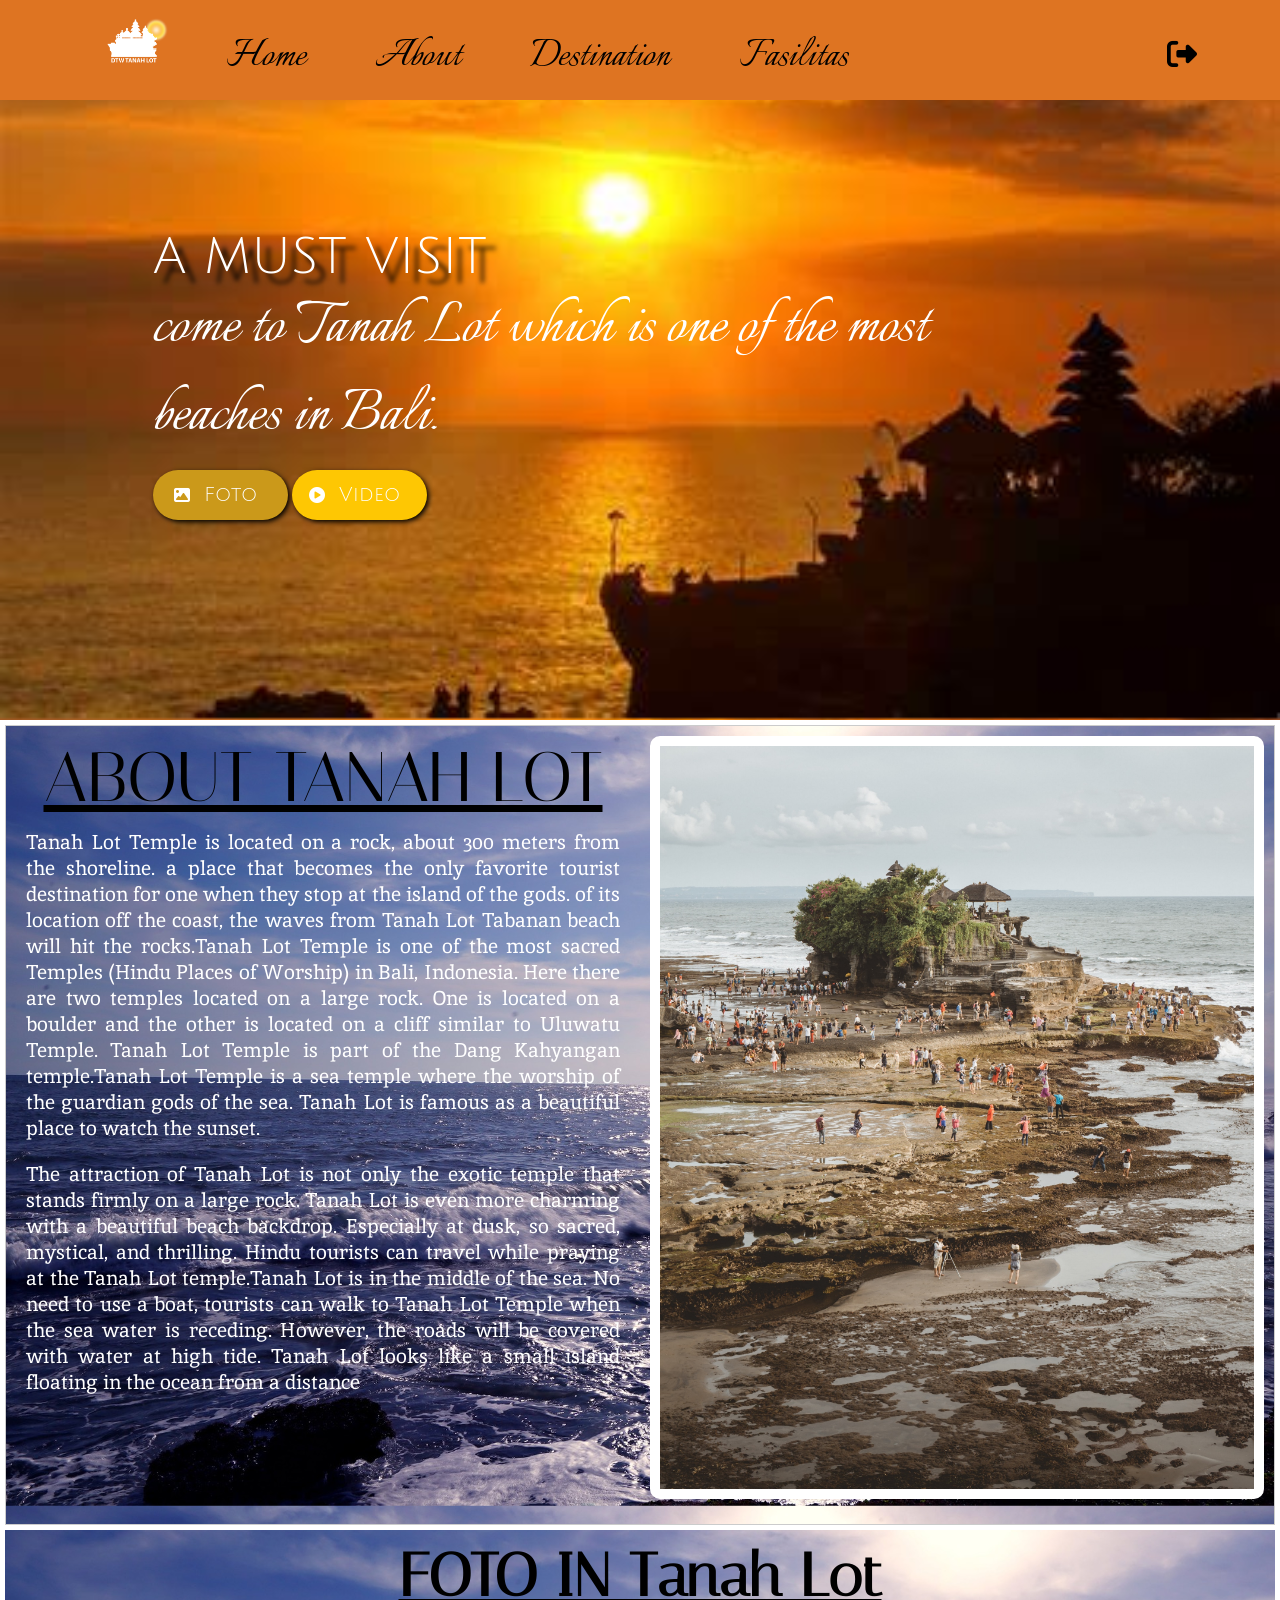
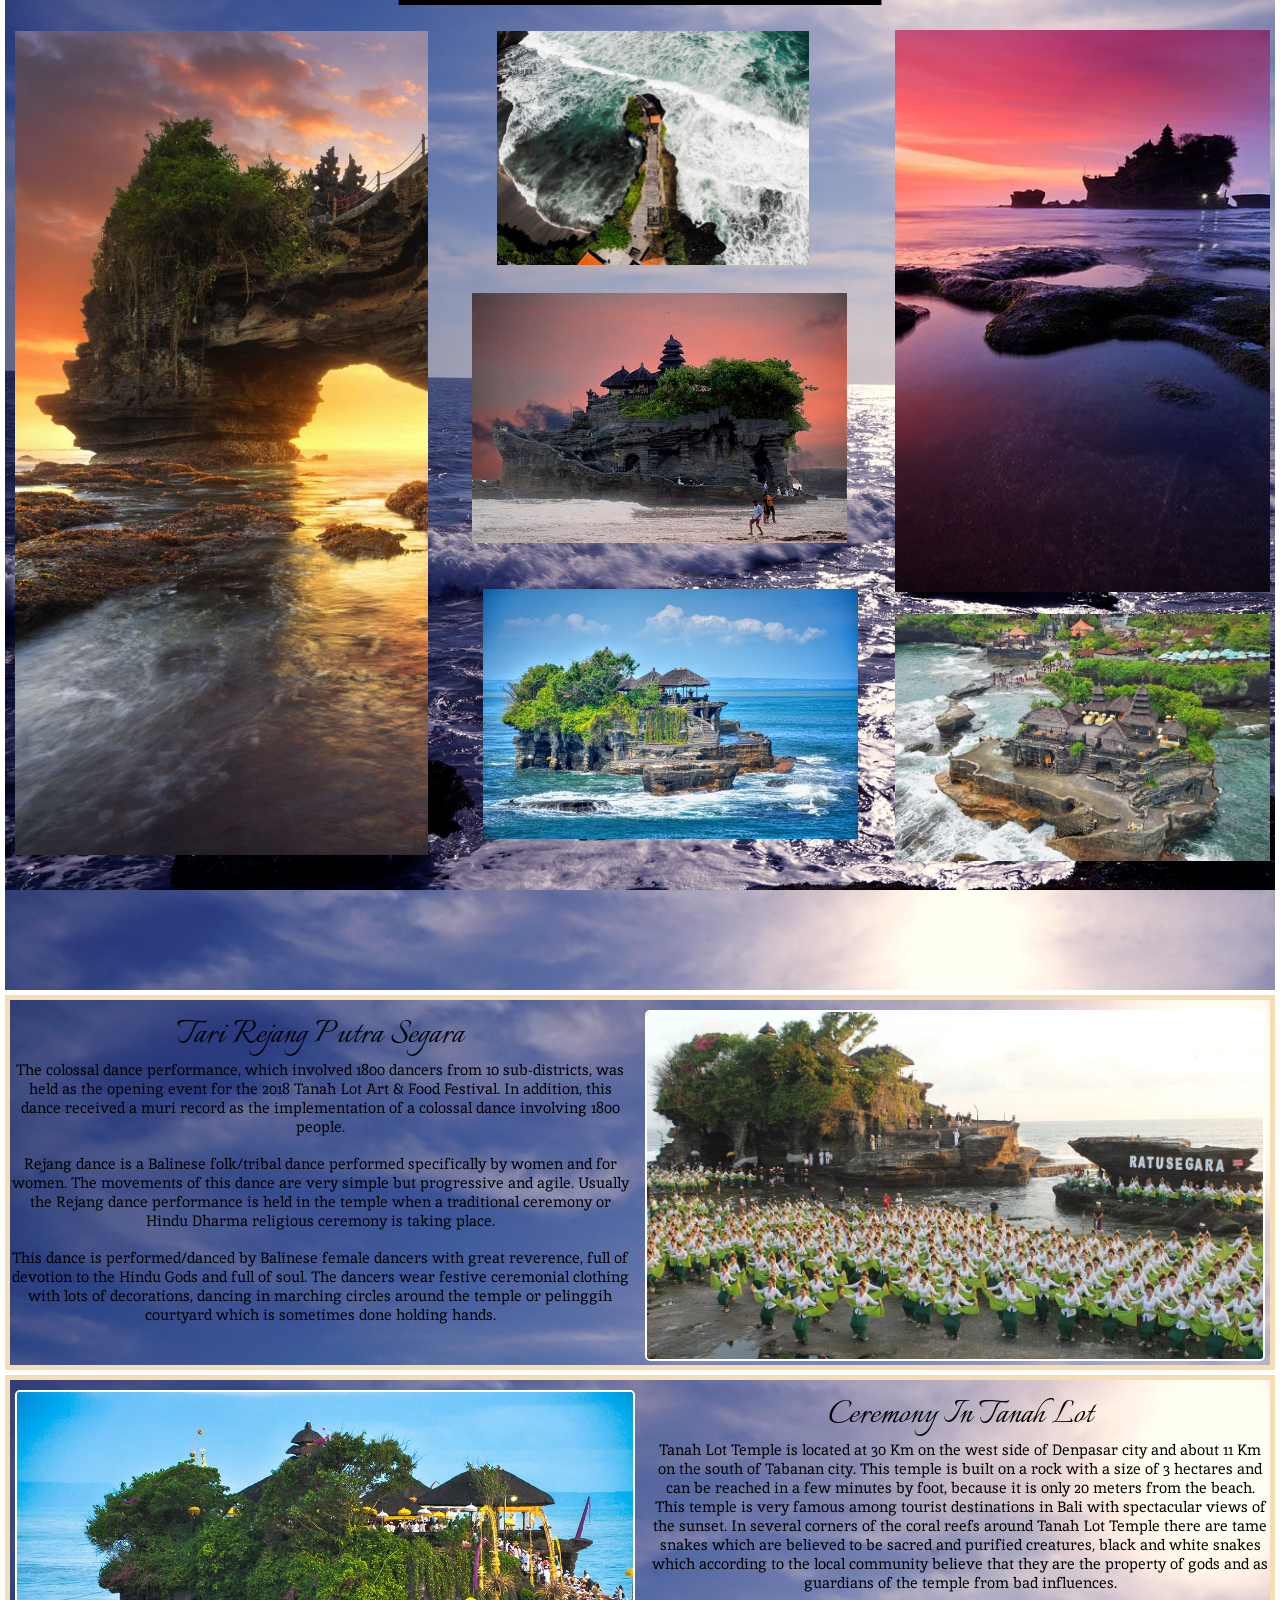
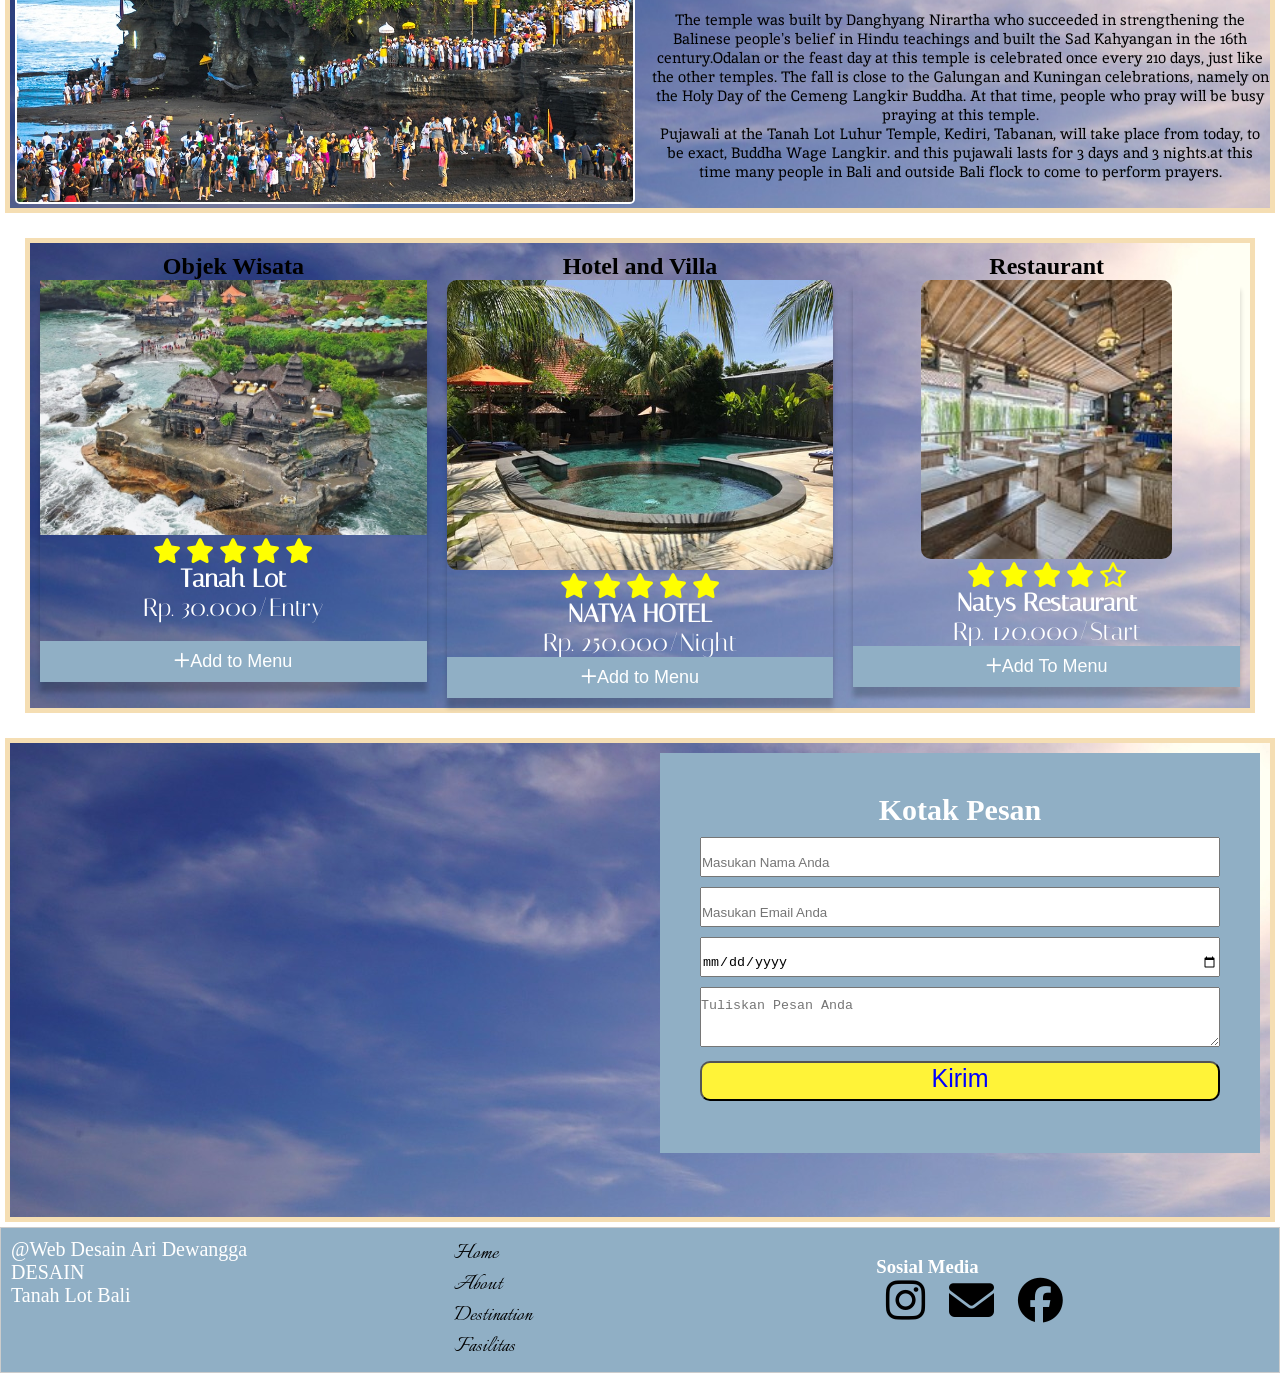
==== index.html @ 982d379f "UTS" ====
<!DOCTYPE html>
<html lang="en">
<head>
    <meta charset="UTF-8">
    <meta http-equiv="X-UA-Compatible" content="IE=edge">
    <meta name="viewport" content="width=device-width, initial-scale=1.0">
    <title>Tanah Lot Destination</title>
    <link rel="stylesheet" href="styles.css">
    <link rel="stylesheet" href="assets/css/all.min.css">
    <link rel="stylesheet" href="https://cdnjs.cloudflare.com/ajax/libs/font-awesome/6.2.1/css/all.min.css">
    <link rel="preconnect" href="https://fonts.googleapis.com">
    <link rel="preconnect" href="https://fonts.gstatic.com" crossorigin>
    <link href="https://fonts.googleapis.com/css2?family=Arima+Madurai:wght@100;200;400&family=Inika&family=Italiana&family=Italianno&family=Julius+Sans+One&display=swap" rel="stylesheet">
</head>
<body>
    <!---header-->
    <header>
        <nav>
            <ul class="brand">
                <span></span>
                <li><img src="images/logo.png" height=" 50px"  alt="logo">
                <li><a href="#">Home</a></li>
                <li><a href="#">About</a></li>
                <li><a href="#">Destination</a></li>
                <li><a href="#">Fasilitas</a></li>
                <i class="fa-solid fa-right-from-bracket"></i>
            </ul>
        </nav>
    </header>
    <!---End Header-->
    <!---Jumbotron-->
    <div class="jumbotron">
        <div class="text-brand">
            <h1>A MUST VISIT</h1>
            <p>come to Tanah Lot which is one of the most </p> 
                <p> beaches in Bali.</p>
        <div class="btn-jelajahi">
            <i class="fa-solid fa-image"></i>
            <a href="#" class="button1">Foto</a>
        </div>
        <div class="btn-video">
            <i class="fa-solid fa-circle-play"></i>
            <a href="#" class="button2">Video</a>
        </div>
            </div>
    </div>
<!---End Jumbotron-->
<!---Konten-->
    <div class="objekwisata">
        <div class="isi">
            <h1><u>ABOUT TANAH LOT</u></h1>
            <p> Tanah Lot Temple is located on a rock, about 300 meters from the shoreline.
                a place that becomes the only favorite tourist 
                destination for one when they stop at the island of the gods.
                of its location off the coast, the waves from Tanah Lot Tabanan beach will hit the rocks.Tanah Lot Temple is one of the most sacred Temples (Hindu Places of Worship) in Bali, Indonesia. 
                Here there are two temples located on a large rock. One is located on a boulder and the other is located on a cliff similar to Uluwatu Temple. 
                Tanah Lot Temple is part of the Dang Kahyangan temple.Tanah Lot Temple is a sea temple where the worship of the guardian gods of the sea. 
                Tanah Lot is famous as a beautiful place to watch the sunset.</p>
                <p>The attraction of Tanah Lot is not only the exotic temple that stands firmly on a large rock. 
                    Tanah Lot is even more charming with a beautiful beach backdrop. Especially at dusk, so sacred, mystical, and thrilling.
                    Hindu tourists can travel while praying at the Tanah Lot temple.Tanah Lot is in the middle of the sea. 
                    No need to use a boat, tourists can walk to Tanah Lot Temple when the sea water is receding. 
                    However, the roads will be covered with water at high tide. 
                    Tanah Lot looks like a small island floating in the ocean from a distance</p>
                 <div class="gambar">
                    <img src="images/tanahlot1.jpg" class="gambarobjek1">
                </div>
            </div>
        </div>
<!---end konten-->
<!---foto tanah lot-->
<div class="foto2">
    <h1><u> FOTO IN Tanah Lot </u></h1>
    <div class="images">
        <img src="images/tanahlo2.jpg" class="tnh1">
        <img src="images/tanahlot3.jpg" class="tnh2">
        <img src="images/tanahlot4.jpg" class="tnh3">
        <img src="images/tanahlot5.jpg" class="tnh4">
        <img src="images/tanahlot6.jpg" class="tnh5">
        <img src="images/tanahlot7.jpg" class="tnh6">
        </div>
    </div>
<!-- end foto tanah lot -->
<!-- Destination -->
<div class="destination">
    <div class="isian">
        <h2>Tari Rejang Putra Segara</h2>
        <p>The colossal dance performance, which involved 1800 dancers from 10 sub-districts, 
            was held as the opening event for the 2018 Tanah Lot Art & Food Festival. 
            In addition, this dance received a muri record as the implementation of a colossal dance involving 1800 people.</p><br>
        <p>Rejang dance is a Balinese folk/tribal dance performed specifically by women and for women. 
            The movements of this dance are very simple but progressive and agile.
            Usually the Rejang dance performance is held in the temple when a traditional 
            ceremony or Hindu Dharma religious ceremony is taking place.</p><br>
        <p>This dance is performed/danced by Balinese female dancers with great reverence, full of devotion to the Hindu Gods and full of soul.
            The dancers wear festive ceremonial clothing with lots of decorations, dancing in marching 
            circles around the temple or pelinggih courtyard which is sometimes done holding hands.</p>
    </div>
    <div class="picture">
        <img src="images/Tarirejang.jpg" class="picture2">
    </div>
</div>
<div class="destination">
    <div class="picture">
        <img src="images/odalan.jpg" class="picture1">
    </div>
    <div class="isian">
        <h2>Ceremony In Tanah Lot</h2>
        <p>Tanah Lot Temple is located at 30 Km on the west side of Denpasar city and about 11 Km on the south of Tabanan city. 
            This temple is built on a rock with a size of 3 hectares and can be reached
            in a few minutes by foot, because it is only 20 meters from the beach. This temple is very famous among
            tourist destinations in Bali with spectacular views of the sunset. In several corners of the coral reefs around 
            Tanah Lot Temple there are tame snakes which are believed to be sacred and purified creatures, black and white
            snakes which according to the local community believe that they are the property of gods and as guardians of the temple 
            from bad influences.</p><br>
        <p>The temple was built by Danghyang Nirartha who succeeded in strengthening the Balinese 
            people's belief in Hindu teachings and built the Sad Kahyangan in the 16th century.Odalan or the feast day at this temple is 
            celebrated once every 210 days, just like the other temples. The fall is close to the Galungan and Kuningan 
            celebrations, namely on the Holy Day of the Cemeng Langkir Buddha. At that time, people who pray will be 
            busy praying at this temple.</p>
        <p>Pujawali at the Tanah Lot Luhur Temple, Kediri, Tabanan, will take 
            place from today, to be exact, Buddha Wage Langkir. 
            and this pujawali lasts for 3 days and 3 nights.at this time many people in 
            Bali and outside Bali flock to come to perform prayers.</p>
    </div>
</div>
<!-- End Destination -->
<!-- Fasilitas -->
<div class="kolom">
    <h2 style="text-align: center;">Objek Wisata</h2>
    <div class="card">
        <img src="images/tanahlot5.jpg" alt="Tanah Lot" style="width: 100% ; border-radius: 1px ;">
        <i class="fa-sharp fa-solid fa-star" style="font-size: 25px; color:yellow"></i>
        <i class="fa-sharp fa-solid fa-star" style="font-size: 25px; color:yellow"></i>
        <i class="fa-sharp fa-solid fa-star" style="font-size: 25px; color:yellow"></i>
        <i class="fa-sharp fa-solid fa-star" style="font-size: 25px; color:yellow"></i>
        <i class="fa-sharp fa-solid fa-star" style="font-size: 25px; color:yellow"></i>
        <h3 style="color:white;font-size: 25px;">Tanah Lot</h3>
        <p class="price">Rp. 30.000/Entry</p><br>
        <p><button><i class="fa-regular fa-plus"></i>Add to Menu</button></p>
    </div>  
    <h2 style="text-align:center">Hotel and Villa</h2>
    <div class="card">
        <img src="images/hotel.jpg" alt="Tanah Lot" style="width: 100%; border-radius: 10px;">
        <i class="fa-sharp fa-solid fa-star" style="font-size: 25px; color:yellow"></i>
        <i class="fa-sharp fa-solid fa-star" style="font-size: 25px; color:yellow"></i>
        <i class="fa-sharp fa-solid fa-star" style="font-size: 25px; color:yellow"></i>
        <i class="fa-sharp fa-solid fa-star" style="font-size: 25px; color:yellow"></i>
        <i class="fa-sharp fa-solid fa-star" style="font-size: 25px; color:yellow"></i>
        <h3 style="color:white; font-size: 25px;">NATYA HOTEL</h3>
        <p class="price">Rp. 250.000/Night</p>
        <p><button><i class="fa-regular fa-plus"></i>Add to Menu</button></p>
    </div>
    <h2 style="text-align: center; margin-top: auto;">Restaurant</h2>
    <div class="card">
        <img src="images/restaurant.jpg" alt="Tanah Lot" style="width: 65%; border-radius: 10px; text-align: center;" ><br>
        <i class="fa-sharp fa-solid fa-star" style="font-size: 25px; color:yellow"></i>
        <i class="fa-sharp fa-solid fa-star" style="font-size: 25px; color:yellow"></i>
        <i class="fa-sharp fa-solid fa-star" style="font-size: 25px; color:yellow"></i>
        <i class="fa-sharp fa-solid fa-star" style="font-size: 25px; color:yellow"></i>
        <i class="fa-regular fa-star" style="font-size: 25px; color:yellow"></i>
        <h3 style="color: white; font-size:25px;">Natys Restaurant</h3>
        <p class="price">Rp. 120.000/Start</p>
        <p><button><i class="fa-regular fa-plus"></i>Add To Menu</button></p>
    </div>
</div>
<!-- End Fasilitas -->
<!-- Form kontak hubungi -->
<div class="Kotak-pesan">
    <div class="map">
        <iframe src="https://www.google.com/maps/embed?pb=!1m18!1m12!1m3!1d3944.737230325292!2d115.08461446433586!3d-8.621206539991507!2m3!1
        f0!2f0!3f0!3m2!1i1024!2i768!4f13.1!3m3!1m2!1s0x2dd237824f71deab%3A0xcaabe270f7e34d69!2sTanah%20Lot!5e0!3m2!1sid!2sid!4v1668661713421!5m2!1sid!2sid" 
        width="600" height="450" style="border:0;" allowfullscreen="" loading="lazy" referrerpolicy="no-referrer-when-downgrade"></iframe>
    </div>

    <div class="form">
        <form action="">
            <h3>Kotak Pesan</h3>
            <input class="nama" type="text" name="nama" placeholder="Masukan Nama Anda"><br>
            <input class="email" type="email" name="email" placeholder="Masukan Email Anda"><br>
            <input class="hari" type="date" name="tanggal"><br>
            <textarea class="pesan" name="pesan" id="" placeholder="Tuliskan Pesan Anda"></textarea><br>
            <button class="tombol" type="submit" style="color:blue; font-size: 25px;">Kirim</button>
        </form>
    </div>
</div>
<!-- End Kontak Hubungi -->
<footer>
    <p>@Web Desain Ari Dewangga</p>
    <p>DESAIN</p>
    <p>Tanah Lot Bali</p>
    <br>
    <br>
    <ul>
        <li><a href="#" style="font-size: 25px;">Home</a></li>
        <li><a href="#" style="font-size: 25px;">About</a></li>
        <li><a href="#" style="font-size: 25px;">Destination</a></li>
        <li><a href="#" style="font-size: 25px;">Fasilitas</a></li>
    </ul>
    <ul>
        <br>
        <h3 style="color: white;">Sosial Media</h3>
        <a href="#"><i class="fa-brands fa-instagram"></i></a>
        <a href="#"><i class="fa-sharp fa-solid fa-envelope"></i></a>
        <a href=""><i class="fa-brands fa-facebook"></i></a>
    </ul>
</footer>

</body>
</html>
---- styles.css ----
@import url('https://fonts.googleapis.com/css2?family=Arima+Madurai:wght@100;200;400&family=Inika&family=Italiana&family=Italianno&family=Julius+Sans+One&display=swap');
*{
    box-sizing: border-box;
    margin: 0;
    padding: 0;
}
/* css brand dan logo */
.brand span{
    margin-left: ;
    color: black;
    text-decoration: none;
}
.brand li,a{
    font-family: 'Italianno', kursif;
    padding: 10px;
    font-weight: 400;
    font-size: 45px;
    color: black;
    text-decoration: none;
}
.brand li {
    margin-left: 35px;
    padding: 100px;
    font-family: 'Italianno', kursif;
}
.brand i{
    margin-left: 300px;
    font-size: 30px;
}
header{
    display: flex;
    justify-content: space-between;
    align-items: center;
    padding: 10px 5%;
    background-color: #de7422;
}
.brand{
    list-style: none;
}
.brand li{
    display: inline-block;
    padding: 5px;
}
.brand li a:hover{
    color:white;
}
/* Jumbotron */
.jumbotron{
    height: 620px;
    margin-top: 0;
    font-family: 'Inika', serif;
    background-image: url('images/tanah lot.jpg');
    background-size: cover;
    background-position-y: -100px;
}
.text-brand{
    margin-left: 23px;
    padding: 130px;
    color: white;
}
.text-brand h1{
    font-size: 50px;
    font-family: 'Julius Sans One', sans-serif;
    font-weight: 100;
    text-shadow: 10px 10px 5px black;
}
.text-brand p{
    font-family: 'Italianno',kursif;
    font-size: 70px;
    font-weight: 150;
    color: white;
}
.btn-jelajahi{
    width: 135px;
    height: 50px;
    background-color: #cb991a;
    text-align: center;
    padding: 14px;
    display: inline-block;
    margin-top: 10px;
    border-radius: 25px;
    box-shadow: 2px 2px 5px black;
}
.btn-jelajahi:hover{
    background-color: #54e346;
}
.btn-jelajahi a{
    text-decoration: none;
    font-size: 20px;
    font-family: 'Julius Sans One', sans-serif;
    color: white;
}
.btn-video{
    width: 135px;
    height: 50px;
    background-color: #fec703;
    text-align: center;
    padding: 14px;
    display: inline-block;
    margin-top: 10px;
    border-radius: 25px;
    box-shadow: 2px 2px 5px black;
}
.btn-video:hover{
    background-color: green;
}
.btn-video a{
    text-decoration: none;
    font-size: 20px;
    font-family: 'Julius Sans One', sans-serif;
    color: white;
}
/* Konten */
.objekwisata{
    height: 800px;
    margin: 5px;
    padding: 10px;
    background-image: url('images/background.jpg');
    background-size: cover;
    background-position-y: -100px;
    column-count: 2;
        -moz-column-count: 2;
            -webkit-column-count: 2;
        column-gap: 20px;
        -webkit-column-gap: 20px;
        border: 1px solid #ccc;
}
.objekwisata .gambarobjek1{
    width: 100%;
    height: auto;
    border: 10px solid white;
    border-radius: 10px;
}
.isi h1{
    font-size: 70px;
    text-align: center;
    font-family: 'Italiana', serif;
    font-weight: 100;   
}
.isi p{
    font-family: 'Inika', serif;
    font-size: 20px;
    font-weight: 200;
    color: white;
    text-align:justify;
    padding: 10px;
}
/* Foto */
.foto2{
    width: 10000x;
    height: 1060px;
    margin: 5px;
    padding: 10px;
    background-image: url('images/background.jpg');
    background-size: cover;
    background-position-y: -100px;
}
.images .tnh1{
    width: 33%;
    height: 18%;
    margin-top: 20px;
    margin-bottom: 50px;
}

.images .tnh2{
    width: 25%;
    height: 10%;
    margin-top: -1000px;
    margin-bottom: 640px;
    margin-left: 65px;
    margin-right: 100px;
    
}
.images .tnh3{
    width: 30%;
    height: 15%;
    margin-left: 457px;
    margin-bottom: 380px;
    margin-top: -650px;
    margin-right: 220px;
    
}
.images .tnh4{
    width: 30%;
    height: 15%;
    margin-top: -1000px;
    margin-right: 300px;
    margin-left: 880px;
    margin-bottom: 80px;
    
}
.foto2 h1{
    font-size: 60px;
    text-align: center;
    font-family: 'Italiana', serif;
    font-weight: 100x;
}
.foto2 .tnh5{
    width: 30%;
    height: 15%;
    margin-top: -500px;
    margin-bottom: 120px;
    margin-right: 150px;
    margin-left: 468px;

}
.foto2 .tnh6{
    width: 30%;
    height: 15%;
    margin-left: 880px;
    margin-top: -2000px;
    margin-bottom: 385px;
}
.destination{
    margin: 5px;
    padding-top: 10px;
    background-image: url(images/background.jpg);
    -moz-column-count: 2;
        -webkit-column-count: 2;
        column-gap: 20px;
        -moz-column-gap: 20px;
        border: 5px solid wheat;
}
.destination .picture1{
    width: 100%;
    height:auto;
    border: 2px solid white;
    border-radius: 5px;
    margin-left:5px;
}
.destination .picture2{
    width: 100%;
    height:auto;
    border:2px solid white;
    border-radius: 5px;
    margin-left:-5px;
}
.destination .isian h2{
    font-size: 40px;
    font-family: 'Italianno',kursif;
    font-weight: 100;
    text-align: center;
}
.destination .isian p{
    font-size: 15px;
    text-align: center;
    font-family: 'Inika',serif;
}
/* Fasilitas */
.kolom{
    margin: 25px;
    padding: 10px;
    background-image: url(images/background.jpg);
    column-count: 3;
    -moz-column-count: 3;
    -webkit-column-count: 3;
    column-gap: 20px;
    -moz-column-gap: 20px;
    -webkit-column-gap: 20px;
    border: 5px solid wheat;
}
.card{
    box-shadow: 0 10px 5px 0 rgba( 0, 0, 0, 0.2);
    max-width: 1000px;
    text-align: center;
    font-family: 'Italiana', serif;

}
.card .price{
    color: white;
    font-size: 25px;
}
.card button{
    border: none;
    outline: 0;
    padding: 10px;
    color: white;
    background-color: #90afc5;
    text-align: center;
    cursor: pointer;
    width: 100%;
    font-size: 18px;
}
.card button:hover{
    opacity: 0.7;
}
/* kotak pesan */
.Kotak-pesan{
    margin: 5px;
    padding: 10px;
    background-image: url(images/background.jpg);
    column-count: 2;
    -moz-column-count: 2;
    -webkit-column-count: 2;
    column-gap: 20px;
    -moz-column-gap: 20px;
    -webkit-column-gap: 20px ;
    border: 5px solid wheat;
}
.form{
    position: center;
    margin: 10px;
    padding: 40px;
    background-color: #90afc5;
    width: 600px;
    height: 400px;
}
.form .nama, .email, .hari, .pesan, .tombol{
    width: 100%;
    height: 40px;
    padding-top: 10px;
    margin-top: 10px;
}
.form .tombol{
    border-radius: 10px;
    padding: 1px 10px 10px;
    text-align: center;
    text-decoration-style: bold;
    background-color: #fff338;
}
.form h3{
    text-align: center;
    font-size: 30px;
    color: white;
}
.form .pesan{
    height: 60px;
}
/* footer */
footer{
    margin: 0;
    padding: 10px;
    background-color: #90afc5;
    column-count: 3;
    -moz-column-count: 3;
    -webkit-column-count: 3;
    column-gap: 40px;
    -moz-column-gap: 40px;
    -webkit-column-gap: 40px;
    border: 1px solid  #ccc;
}
footer p{
    text-align: justify;
    font-size: 20px;
    color: white;
}
footer ul li{
    text-decoration: none;
    list-style: none;
    font-size: 10px;
}
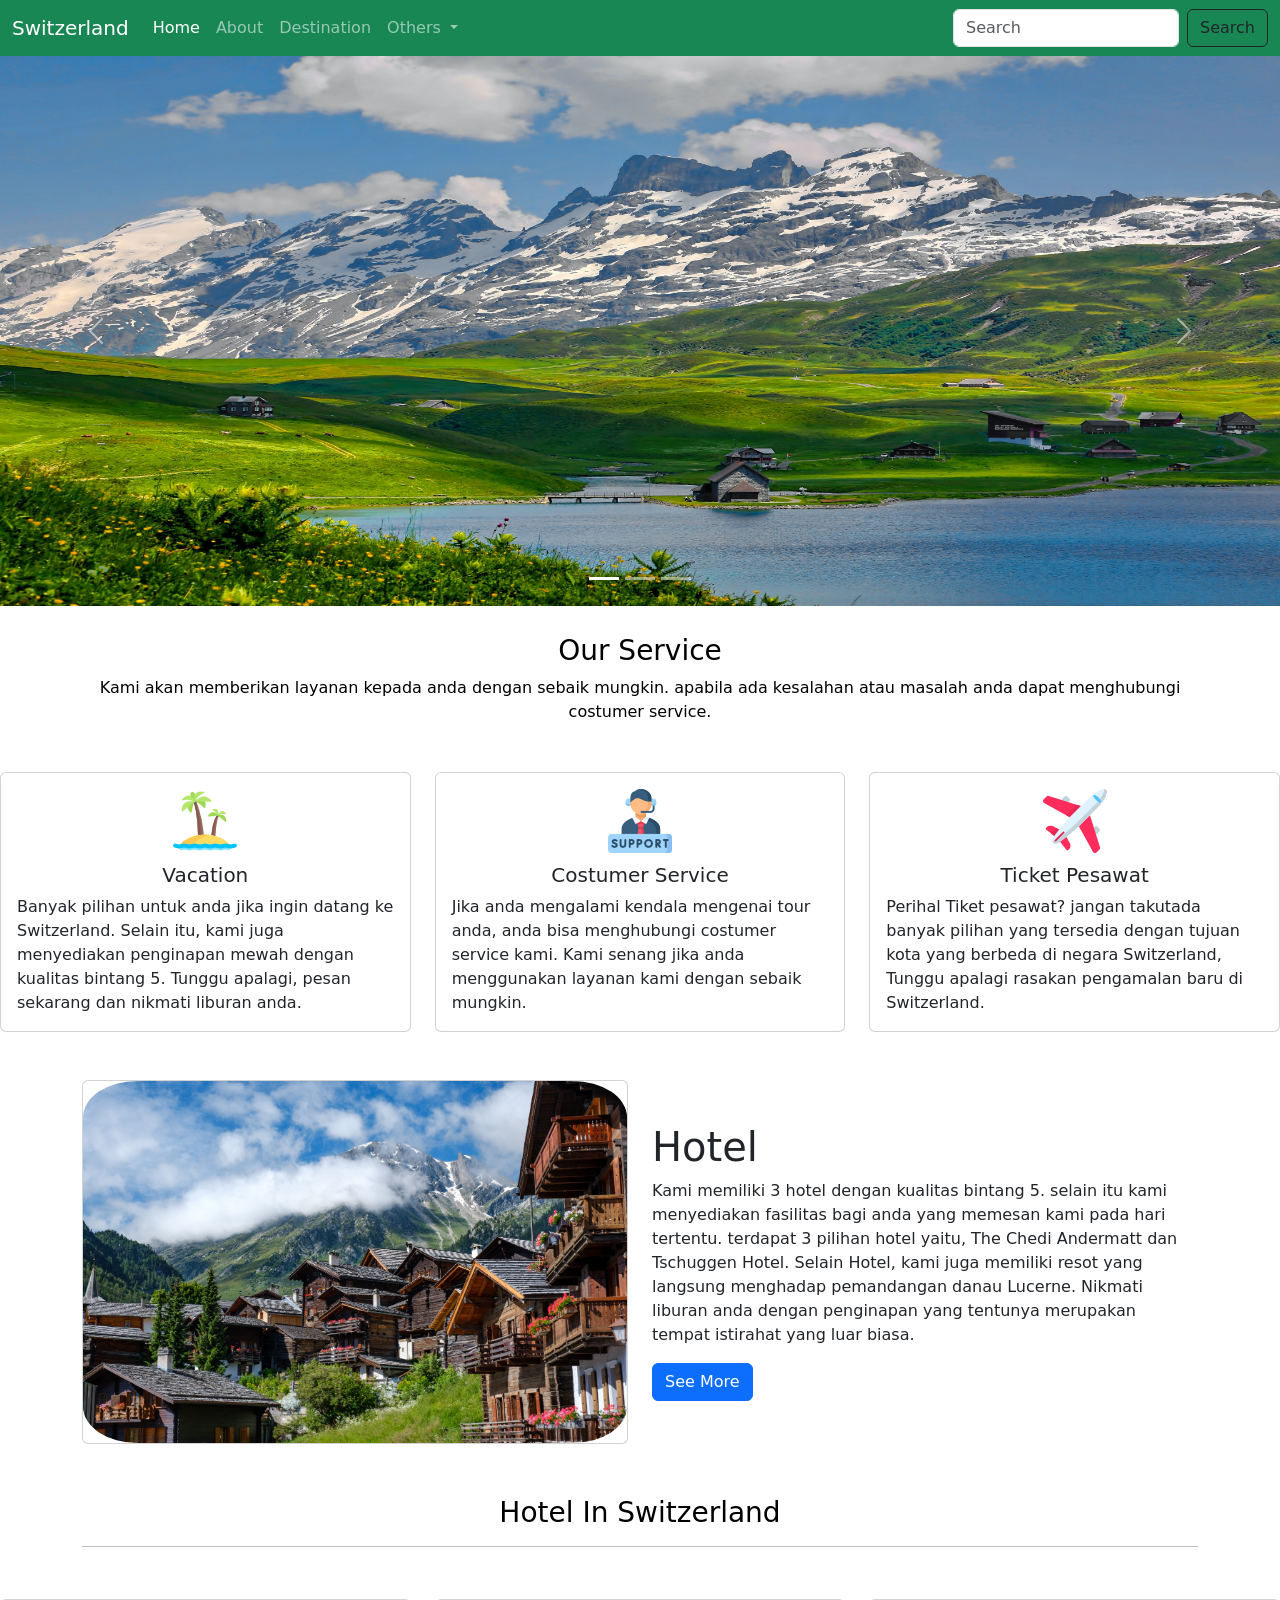
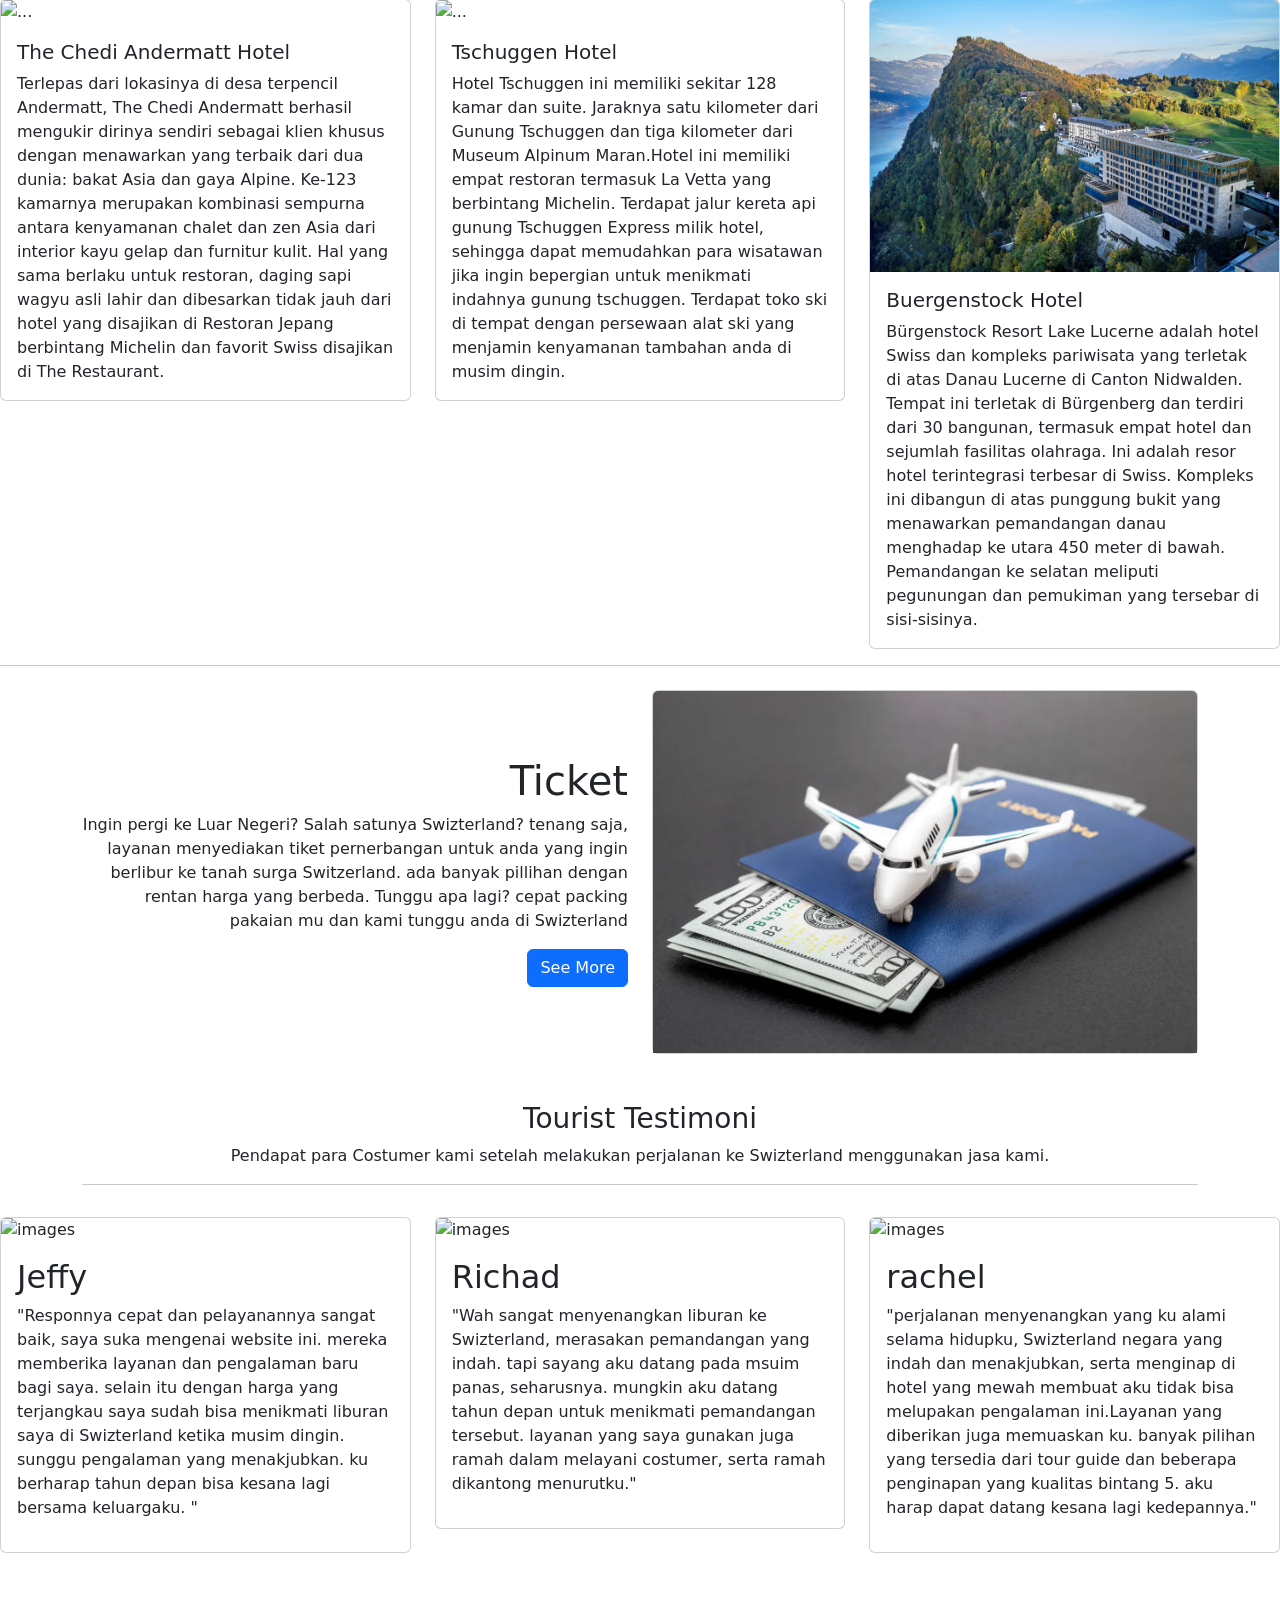
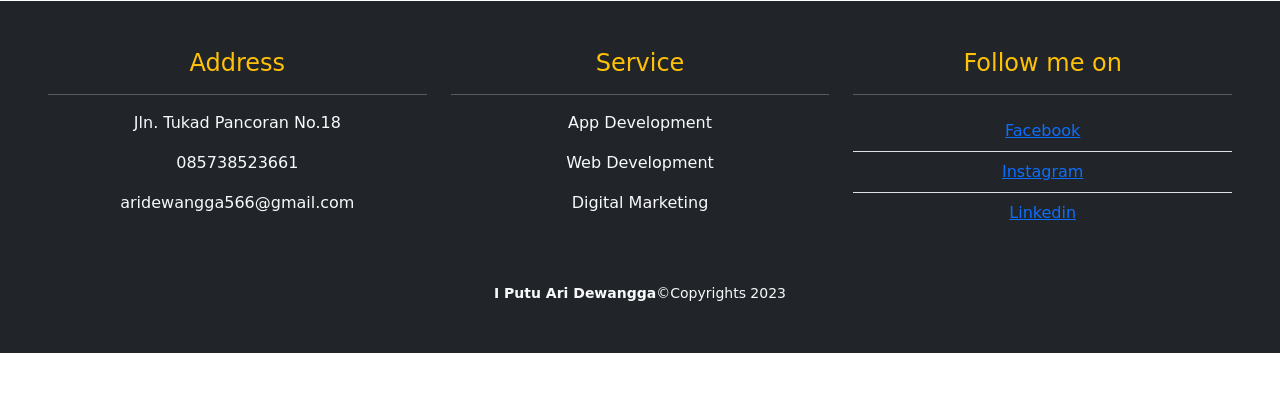
==== commit f89dbae3: "initial commit" ====
--- a/index.html
+++ b/index.html
@@ -1,210 +1,283 @@
-<!DOCTYPE html>
-<html lang="en">
-<head>
-    <meta charset="UTF-8">
-    <meta http-equiv="X-UA-Compatible" content="IE=edge">
-    <meta name="viewport" content="width=device-width, initial-scale=1.0">
-    <title>Tanah Lot Destination</title>
-    <link rel="stylesheet" href="styles.css">
-    <link rel="stylesheet" href="assets/css/all.min.css">
-    <link rel="stylesheet" href="https://cdnjs.cloudflare.com/ajax/libs/font-awesome/6.2.1/css/all.min.css">
-    <link rel="preconnect" href="https://fonts.googleapis.com">
-    <link rel="preconnect" href="https://fonts.gstatic.com" crossorigin>
-    <link href="https://fonts.googleapis.com/css2?family=Arima+Madurai:wght@100;200;400&family=Inika&family=Italiana&family=Italianno&family=Julius+Sans+One&display=swap" rel="stylesheet">
-</head>
-<body>
-    <!---header-->
-    <header>
-        <nav>
-            <ul class="brand">
-                <span></span>
-                <li><img src="images/logo.png" height=" 50px"  alt="logo">
-                <li><a href="#">Home</a></li>
-                <li><a href="#">About</a></li>
-                <li><a href="#">Destination</a></li>
-                <li><a href="#">Fasilitas</a></li>
-                <i class="fa-solid fa-right-from-bracket"></i>
-            </ul>
-        </nav>
-    </header>
-    <!---End Header-->
-    <!---Jumbotron-->
-    <div class="jumbotron">
-        <div class="text-brand">
-            <h1>A MUST VISIT</h1>
-            <p>come to Tanah Lot which is one of the most </p> 
-                <p> beaches in Bali.</p>
-        <div class="btn-jelajahi">
-            <i class="fa-solid fa-image"></i>
-            <a href="#" class="button1">Foto</a>
-        </div>
-        <div class="btn-video">
-            <i class="fa-solid fa-circle-play"></i>
-            <a href="#" class="button2">Video</a>
-        </div>
-            </div>
-    </div>
-<!---End Jumbotron-->
-<!---Konten-->
-    <div class="objekwisata">
-        <div class="isi">
-            <h1><u>ABOUT TANAH LOT</u></h1>
-            <p> Tanah Lot Temple is located on a rock, about 300 meters from the shoreline.
-                a place that becomes the only favorite tourist 
-                destination for one when they stop at the island of the gods.
-                of its location off the coast, the waves from Tanah Lot Tabanan beach will hit the rocks.Tanah Lot Temple is one of the most sacred Temples (Hindu Places of Worship) in Bali, Indonesia. 
-                Here there are two temples located on a large rock. One is located on a boulder and the other is located on a cliff similar to Uluwatu Temple. 
-                Tanah Lot Temple is part of the Dang Kahyangan temple.Tanah Lot Temple is a sea temple where the worship of the guardian gods of the sea. 
-                Tanah Lot is famous as a beautiful place to watch the sunset.</p>
-                <p>The attraction of Tanah Lot is not only the exotic temple that stands firmly on a large rock. 
-                    Tanah Lot is even more charming with a beautiful beach backdrop. Especially at dusk, so sacred, mystical, and thrilling.
-                    Hindu tourists can travel while praying at the Tanah Lot temple.Tanah Lot is in the middle of the sea. 
-                    No need to use a boat, tourists can walk to Tanah Lot Temple when the sea water is receding. 
-                    However, the roads will be covered with water at high tide. 
-                    Tanah Lot looks like a small island floating in the ocean from a distance</p>
-                 <div class="gambar">
-                    <img src="images/tanahlot1.jpg" class="gambarobjek1">
-                </div>
-            </div>
-        </div>
-<!---end konten-->
-<!---foto tanah lot-->
-<div class="foto2">
-    <h1><u> FOTO IN Tanah Lot </u></h1>
-    <div class="images">
-        <img src="images/tanahlo2.jpg" class="tnh1">
-        <img src="images/tanahlot3.jpg" class="tnh2">
-        <img src="images/tanahlot4.jpg" class="tnh3">
-        <img src="images/tanahlot5.jpg" class="tnh4">
-        <img src="images/tanahlot6.jpg" class="tnh5">
-        <img src="images/tanahlot7.jpg" class="tnh6">
-        </div>
-    </div>
-<!-- end foto tanah lot -->
-<!-- Destination -->
-<div class="destination">
-    <div class="isian">
-        <h2>Tari Rejang Putra Segara</h2>
-        <p>The colossal dance performance, which involved 1800 dancers from 10 sub-districts, 
-            was held as the opening event for the 2018 Tanah Lot Art & Food Festival. 
-            In addition, this dance received a muri record as the implementation of a colossal dance involving 1800 people.</p><br>
-        <p>Rejang dance is a Balinese folk/tribal dance performed specifically by women and for women. 
-            The movements of this dance are very simple but progressive and agile.
-            Usually the Rejang dance performance is held in the temple when a traditional 
-            ceremony or Hindu Dharma religious ceremony is taking place.</p><br>
-        <p>This dance is performed/danced by Balinese female dancers with great reverence, full of devotion to the Hindu Gods and full of soul.
-            The dancers wear festive ceremonial clothing with lots of decorations, dancing in marching 
-            circles around the temple or pelinggih courtyard which is sometimes done holding hands.</p>
-    </div>
-    <div class="picture">
-        <img src="images/Tarirejang.jpg" class="picture2">
-    </div>
-</div>
-<div class="destination">
-    <div class="picture">
-        <img src="images/odalan.jpg" class="picture1">
-    </div>
-    <div class="isian">
-        <h2>Ceremony In Tanah Lot</h2>
-        <p>Tanah Lot Temple is located at 30 Km on the west side of Denpasar city and about 11 Km on the south of Tabanan city. 
-            This temple is built on a rock with a size of 3 hectares and can be reached
-            in a few minutes by foot, because it is only 20 meters from the beach. This temple is very famous among
-            tourist destinations in Bali with spectacular views of the sunset. In several corners of the coral reefs around 
-            Tanah Lot Temple there are tame snakes which are believed to be sacred and purified creatures, black and white
-            snakes which according to the local community believe that they are the property of gods and as guardians of the temple 
-            from bad influences.</p><br>
-        <p>The temple was built by Danghyang Nirartha who succeeded in strengthening the Balinese 
-            people's belief in Hindu teachings and built the Sad Kahyangan in the 16th century.Odalan or the feast day at this temple is 
-            celebrated once every 210 days, just like the other temples. The fall is close to the Galungan and Kuningan 
-            celebrations, namely on the Holy Day of the Cemeng Langkir Buddha. At that time, people who pray will be 
-            busy praying at this temple.</p>
-        <p>Pujawali at the Tanah Lot Luhur Temple, Kediri, Tabanan, will take 
-            place from today, to be exact, Buddha Wage Langkir. 
-            and this pujawali lasts for 3 days and 3 nights.at this time many people in 
-            Bali and outside Bali flock to come to perform prayers.</p>
-    </div>
-</div>
-<!-- End Destination -->
-<!-- Fasilitas -->
-<div class="kolom">
-    <h2 style="text-align: center;">Objek Wisata</h2>
-    <div class="card">
-        <img src="images/tanahlot5.jpg" alt="Tanah Lot" style="width: 100% ; border-radius: 1px ;">
-        <i class="fa-sharp fa-solid fa-star" style="font-size: 25px; color:yellow"></i>
-        <i class="fa-sharp fa-solid fa-star" style="font-size: 25px; color:yellow"></i>
-        <i class="fa-sharp fa-solid fa-star" style="font-size: 25px; color:yellow"></i>
-        <i class="fa-sharp fa-solid fa-star" style="font-size: 25px; color:yellow"></i>
-        <i class="fa-sharp fa-solid fa-star" style="font-size: 25px; color:yellow"></i>
-        <h3 style="color:white;font-size: 25px;">Tanah Lot</h3>
-        <p class="price">Rp. 30.000/Entry</p><br>
-        <p><button><i class="fa-regular fa-plus"></i>Add to Menu</button></p>
-    </div>  
-    <h2 style="text-align:center">Hotel and Villa</h2>
-    <div class="card">
-        <img src="images/hotel.jpg" alt="Tanah Lot" style="width: 100%; border-radius: 10px;">
-        <i class="fa-sharp fa-solid fa-star" style="font-size: 25px; color:yellow"></i>
-        <i class="fa-sharp fa-solid fa-star" style="font-size: 25px; color:yellow"></i>
-        <i class="fa-sharp fa-solid fa-star" style="font-size: 25px; color:yellow"></i>
-        <i class="fa-sharp fa-solid fa-star" style="font-size: 25px; color:yellow"></i>
-        <i class="fa-sharp fa-solid fa-star" style="font-size: 25px; color:yellow"></i>
-        <h3 style="color:white; font-size: 25px;">NATYA HOTEL</h3>
-        <p class="price">Rp. 250.000/Night</p>
-        <p><button><i class="fa-regular fa-plus"></i>Add to Menu</button></p>
-    </div>
-    <h2 style="text-align: center; margin-top: auto;">Restaurant</h2>
-    <div class="card">
-        <img src="images/restaurant.jpg" alt="Tanah Lot" style="width: 65%; border-radius: 10px; text-align: center;" ><br>
-        <i class="fa-sharp fa-solid fa-star" style="font-size: 25px; color:yellow"></i>
-        <i class="fa-sharp fa-solid fa-star" style="font-size: 25px; color:yellow"></i>
-        <i class="fa-sharp fa-solid fa-star" style="font-size: 25px; color:yellow"></i>
-        <i class="fa-sharp fa-solid fa-star" style="font-size: 25px; color:yellow"></i>
-        <i class="fa-regular fa-star" style="font-size: 25px; color:yellow"></i>
-        <h3 style="color: white; font-size:25px;">Natys Restaurant</h3>
-        <p class="price">Rp. 120.000/Start</p>
-        <p><button><i class="fa-regular fa-plus"></i>Add To Menu</button></p>
-    </div>
-</div>
-<!-- End Fasilitas -->
-<!-- Form kontak hubungi -->
-<div class="Kotak-pesan">
-    <div class="map">
-        <iframe src="https://www.google.com/maps/embed?pb=!1m18!1m12!1m3!1d3944.737230325292!2d115.08461446433586!3d-8.621206539991507!2m3!1
-        f0!2f0!3f0!3m2!1i1024!2i768!4f13.1!3m3!1m2!1s0x2dd237824f71deab%3A0xcaabe270f7e34d69!2sTanah%20Lot!5e0!3m2!1sid!2sid!4v1668661713421!5m2!1sid!2sid" 
-        width="600" height="450" style="border:0;" allowfullscreen="" loading="lazy" referrerpolicy="no-referrer-when-downgrade"></iframe>
-    </div>
-
-    <div class="form">
-        <form action="">
-            <h3>Kotak Pesan</h3>
-            <input class="nama" type="text" name="nama" placeholder="Masukan Nama Anda"><br>
-            <input class="email" type="email" name="email" placeholder="Masukan Email Anda"><br>
-            <input class="hari" type="date" name="tanggal"><br>
-            <textarea class="pesan" name="pesan" id="" placeholder="Tuliskan Pesan Anda"></textarea><br>
-            <button class="tombol" type="submit" style="color:blue; font-size: 25px;">Kirim</button>
-        </form>
-    </div>
-</div>
-<!-- End Kontak Hubungi -->
-<footer>
-    <p>@Web Desain Ari Dewangga</p>
-    <p>DESAIN</p>
-    <p>Tanah Lot Bali</p>
-    <br>
-    <br>
-    <ul>
-        <li><a href="#" style="font-size: 25px;">Home</a></li>
-        <li><a href="#" style="font-size: 25px;">About</a></li>
-        <li><a href="#" style="font-size: 25px;">Destination</a></li>
-        <li><a href="#" style="font-size: 25px;">Fasilitas</a></li>
-    </ul>
-    <ul>
-        <br>
-        <h3 style="color: white;">Sosial Media</h3>
-        <a href="#"><i class="fa-brands fa-instagram"></i></a>
-        <a href="#"><i class="fa-sharp fa-solid fa-envelope"></i></a>
-        <a href=""><i class="fa-brands fa-facebook"></i></a>
-    </ul>
-</footer>
-
-</body>
+<!DOCTYPE html>
+<html lang="en">
+<head>
+    <meta charset="UTF-8">
+    <meta http-equiv="X-UA-Compatible" content="IE=edge">
+    <meta name="viewport" content="width=device-width, initial-scale=1.0">
+    <link href="https://cdn.jsdelivr.net/npm/bootstrap@5.0.2/dist/css/bootstrap.min.css" rel="stylesheet" integrity="sha384-EVSTQN3/azprG1Anm3QDgpJLIm9Nao0Yz1ztcQTwFspd3yD65VohhpuuCOmLASjC" crossorigin="anonymous">
+    
+    <title>Switzerland landing page</title>
+</head>
+<body>
+<!-- navbar start -->
+   <nav class="navbar navbar-expand-lg navbar-dark bg-success text-light sticky-top">
+    <div class="container-fluid">
+      <a class="navbar-brand" href="#">Switzerland</a>
+      <button class="navbar-toggler" type="button" data-bs-toggle="collapse" data-bs-target="#navbarSupportedContent" aria-controls="navbarSupportedContent" aria-expanded="false" aria-label="Toggle navigation">
+        <span class="navbar-toggler-icon"></span>
+      </button>
+      <div class="collapse navbar-collapse" id="navbarSupportedContent">
+        <ul class="navbar-nav me-auto mb-2 mb-lg-0">
+          <li class="nav-item">
+            <a class="nav-link active" aria-current="page" href="index.html">Home</a>
+          </li>
+          <li class="nav-item">
+            <a class="nav-link" href="/about/about.html">About</a>
+          </li>
+          <li class="nav-item">
+            <a class="nav-link" href="/destination/destination.html">Destination</a>
+          </li>
+          <li class="nav-item dropdown">
+            <a class="nav-link dropdown-toggle" href="#" id="navbarDropdown" role="button" data-bs-toggle="dropdown" aria-expanded="false">
+              Others
+            </a>
+            <ul class="dropdown-menu" aria-labelledby="navbarDropdown">
+              <li><a class="dropdown-item" href="/hotel/hotel.html">Hotel</a></li>
+              <li><a class="dropdown-item" href="/tiket/tiket.html">Ticket</a></li>
+            </ul>
+          </li>
+        </ul>
+        <form class="d-flex">
+          <input class="form-control me-2" type="search" placeholder="Search" aria-label="Search">
+          <button class="btn btn-outline-dark" type="submit">Search</button>
+        </form>
+      </div>
+    </div>
+  </nav>
+<!-- navbar end -->
+<!-- carousel start -->
+<div id="carouselExampleIndicators" class="carousel slide" data-bs-ride="carousel">
+    <div class="carousel-indicators">
+      <button type="button" data-bs-target="#carouselExampleIndicators" data-bs-slide-to="0" class="active" aria-current="true" aria-label="Slide 1"></button>
+      <button type="button" data-bs-target="#carouselExampleIndicators" data-bs-slide-to="1" aria-label="Slide 2"></button>
+      <button type="button" data-bs-target="#carouselExampleIndicators" data-bs-slide-to="2" aria-label="Slide 3"></button>
+    </div>
+    <div class="carousel-inner">
+      <div class="carousel-item active">
+        <img src="images/img1.jpg" class="d-block w-100" alt="..." style="height: 550px;">
+      </div>
+      <div class="carousel-item">
+        <img src="images/img2.jpg" class="d-block w-100" alt="..." style="height: 550px;">
+      </div>
+      <div class="carousel-item">
+        <img src="images/img4.jpg" class="d-block w-100" alt="..." style="height: 550px;">
+
+
+      </div>
+    </div>
+    <button class="carousel-control-prev" type="button" data-bs-target="#carouselExampleIndicators" data-bs-slide="prev">
+      <span class="carousel-control-prev-icon" aria-hidden="true"></span>
+      <span class="visually-hidden">Previous</span>
+    </button>
+    <button class="carousel-control-next" type="button" data-bs-target="#carouselExampleIndicators" data-bs-slide="next">
+      <span class="carousel-control-next-icon" aria-hidden="true"></span>
+      <span class="visually-hidden">Next</span>
+    </button>
+  </div>
+<!-- carousel end -->
+<!-- service start -->
+<section class="section-card-hotel my-4">
+  <div class="p-1 mt-2 bg-white text-black">
+     <div class="section-head text-center">
+      <div class="container">  
+        <h3>Our Service</h3>
+        <p>Kami akan memberikan layanan kepada anda dengan sebaik mungkin. apabila ada kesalahan atau masalah anda dapat menghubungi costumer service.</p>
+      </div>
+   </div>
+  </div>
+  <div class="row mt-1" >
+    <div class="col-sm-4 g-4">
+      <div class="card align-content:center;">
+        <div class="card-body">
+          <center>
+            <img src="images/island (3).png" alt="logo" style="margin-bottom: 10px;">
+          </center>
+          <h5 class="card-title text-center">Vacation</h5>
+          <p class="card-text" > Banyak pilihan untuk anda jika ingin datang ke Switzerland. Selain itu, kami juga menyediakan penginapan mewah dengan kualitas bintang 5. Tunggu apalagi, pesan sekarang dan nikmati liburan anda.</p>
+        </div>
+      </div>
+    </div>
+    <div class="col-sm-4 g-4">
+      <div class="card">
+        <div class="card-body">
+          <center>
+            <img src="images/help-desk.png" alt="logo" style="margin-bottom: 10px;">
+          </center>
+          <h5 class="card-title text-center" >Costumer Service</h5>
+          <p class="card-text">Jika anda mengalami kendala mengenai tour anda, anda bisa menghubungi costumer service kami. Kami senang jika anda menggunakan layanan kami dengan sebaik mungkin.  </p>
+        </div>
+      </div>
+    </div>
+    <div class="col-sm-4 g-4">
+      <div class="card">
+        <div class="card-body">
+          <center>
+            <img src="images/travelling.png" alt="" style="margin-bottom: 10px;">
+          </center>
+          <h5 class="card-title text-center">Ticket Pesawat</h5>
+          <p class="card-text">Perihal Tiket pesawat? jangan takutada banyak pilihan yang tersedia dengan tujuan kota yang berbeda di negara Switzerland, Tunggu apalagi rasakan pengamalan baru di Switzerland.</p>
+        </div>
+      </div>
+    </div>
+  </div>
+<!-- service end -->
+<!-- section start -->
+<!-- section hotel -->
+<section class="section-service my-4 mt-5">
+  <div class="container">
+    <div class="row justify-content-center">
+      <div class="col-12 col-md-6 align-self-center">
+       <div class="card">
+        <img src="images/img5.jpg" alt="images" class="card-img-top" style="border-radius: 10%;">
+       </div>
+      </div>
+      <div class="col-12 col-md-6 align-self-center mt-3 mt-md-0">
+        <h1>Hotel</h1>
+        <p>Kami memiliki 3 hotel dengan kualitas bintang 5. selain itu kami menyediakan fasilitas bagi anda yang memesan kami pada hari tertentu. terdapat 3 pilihan hotel yaitu, The Chedi Andermatt dan Tschuggen Hotel. Selain Hotel, kami juga memiliki resot yang langsung menghadap pemandangan danau Lucerne. Nikmati liburan anda dengan penginapan yang tentunya merupakan tempat istirahat yang luar biasa. </p>
+        <a href="/hotel/hotel.html" class="btn btn-primary">See More</a>
+        </div>
+      </div>
+</section>
+<!-- section hotel end -->
+<!-- kontainer section hotel start -->
+<section class="section-card-hotel my-5">
+  <div class="p-1 mt-2 bg-white text-black">
+     <div class="section-head text-center">
+      <div class="container">  
+        <h3>Hotel In Switzerland <hr></h3>
+      </div>
+   </div>
+  </div>
+<!-- kontainer section end -->
+<!-- card Hotel start -->
+  <div class="row row-cols-1 row-cols-md-3 g-4 mt-2">
+    <div class="col">
+      <div class="card">
+        <img src="https://www.vogue.de/gewinnspiele/thumbs/image/imageservice/2020/07/imageservice-2020-07-the-chedi-andermatt-aussenansicht-c-the-chedi-andermatt-jpg.jpg" class="card-img-top" alt="...">
+        <div class="card-body">
+          <h5 class="card-title">The Chedi Andermatt Hotel</h5>
+          <p class="card-text">Terlepas dari lokasinya di desa terpencil Andermatt, The Chedi Andermatt berhasil mengukir dirinya sendiri sebagai klien khusus dengan menawarkan yang terbaik dari dua dunia: bakat Asia dan gaya Alpine. Ke-123 kamarnya merupakan kombinasi sempurna antara kenyamanan chalet dan zen Asia dari interior kayu gelap dan furnitur kulit. Hal yang sama berlaku untuk restoran, daging sapi wagyu asli lahir dan dibesarkan tidak jauh dari hotel yang disajikan di Restoran Jepang berbintang Michelin dan favorit Swiss disajikan di The Restaurant.</p>
+        </div>
+      </div>
+    </div>
+    <div class="col">
+      <div class="card">
+        <img src="https://media-cdn.tripadvisor.com/media/photo-s/04/34/d6/47/view-of-tschuggen-grand.jpg" class="card-img-top" alt="..." >
+        <div class="card-body">
+          <h5 class="card-title ">Tschuggen Hotel</h5>
+          <p class="card-text ">Hotel Tschuggen ini memiliki sekitar 128 kamar dan suite. Jaraknya satu kilometer dari Gunung Tschuggen dan tiga kilometer dari Museum Alpinum Maran.Hotel ini memiliki empat restoran termasuk La Vetta yang berbintang Michelin. Terdapat jalur kereta api gunung Tschuggen Express milik hotel, sehingga dapat memudahkan para wisatawan jika ingin bepergian untuk menikmati indahnya gunung tschuggen. Terdapat toko ski di tempat dengan persewaan alat ski yang menjamin kenyamanan tambahan anda di musim dingin.</p>
+        </div>
+      </div>
+    </div>
+    <div class="col">
+      <div class="card">
+        <img src="images/buergenstock.jpg" class="card-img-top" alt="...">
+        <div class="card-body">
+          <h5 class="card-title">Buergenstock Hotel</h5>
+          <p class="card-text">Bürgenstock Resort Lake Lucerne adalah hotel Swiss dan kompleks pariwisata yang terletak di atas Danau Lucerne di Canton Nidwalden. Tempat ini terletak di Bürgenberg dan terdiri dari 30 bangunan, termasuk empat hotel dan sejumlah fasilitas olahraga. Ini adalah resor hotel terintegrasi terbesar di Swiss. Kompleks ini dibangun di atas punggung bukit yang menawarkan pemandangan danau menghadap ke utara 450 meter di bawah. Pemandangan ke selatan meliputi pegunungan dan pemukiman yang tersebar di sisi-sisinya.</p>
+        </div>
+      </div>
+    </div>
+    </div>
+    <hr>
+<!-- card hotel end -->
+<!-- section ticket -->
+<section class="section-service my-4">
+  <div class="container">
+    <div class="row justify-content-center">
+      <div class="col-12 col-md-6 align-self-center text-end">
+        <h1>Ticket</h1>
+        <p>Ingin pergi ke Luar Negeri? Salah satunya Swizterland? tenang saja, layanan menyediakan tiket pernerbangan untuk anda yang ingin berlibur ke tanah surga Switzerland. ada banyak pillihan dengan rentan harga yang berbeda. Tunggu apa lagi? cepat packing pakaian mu dan kami tunggu anda di Swizterland</p>
+        <a href="/tiket/tiket.html" class="btn btn-primary">See More</a>
+      </div>
+      <div class="col-12 col-md-6 mt-3 mt-md-0">
+        <div class="card">
+          <img src="images/ticket.jpg" alt="images" class="card-img-top">
+         </div>
+        </div>
+        </div>
+      </div>
+    </div>
+  </div>
+</section>
+<!-- section ticket end -->
+<!-- section testimoni start -->
+<section class="section-testimoni my-5">
+  <div class="section-head text-center">
+    <div class="container">
+      <h3>Tourist Testimoni</h3>
+      <p>Pendapat para Costumer kami setelah melakukan perjalanan ke Swizterland menggunakan jasa kami.  <hr></p>
+    </div>
+  </div>
+  <div class="section-content">
+    <div class="row justify-content-center">
+      <div class="col-12 col-md-6 col-lg-4 mt-3">
+        <div class="card">
+          <img src="https://images.unsplash.com/photo-1568602471122-7832951cc4c5?ixlib=rb-4.0.3&ixid=MnwxMjA3fDB8MHxwaG90by1wYWdlfHx8fGVufDB8fHx8&auto=format&fit=crop&w=870&q=80" alt="images" class="card-img-top">
+          <div class="card-body">
+            <h2>Jeffy</h2>
+            <p>"Responnya cepat dan pelayanannya sangat baik, saya suka mengenai website ini. mereka memberika layanan dan pengalaman baru bagi saya. selain itu dengan harga yang terjangkau saya sudah bisa menikmati liburan saya di Swizterland ketika musim dingin. sunggu pengalaman yang menakjubkan. ku berharap tahun depan bisa kesana lagi bersama keluargaku. "</p>
+            </div>
+          </div>
+      </div>
+      <div class="col-12 col-md-6 col-lg-4 mt-3">
+        <div class="card">
+          <img src="https://images.unsplash.com/photo-1564564321837-a57b7070ac4f?ixlib=rb-4.0.3&ixid=MnwxMjA3fDB8MHxzZWFyY2h8OHx8bWFufGVufDB8fDB8fA%3D%3D&auto=format&fit=crop&w=500&q=60" alt="images" class="card-img-top">
+          <div class="card-body">
+            <h2>Richad</h2>
+            <p>"Wah sangat menyenangkan liburan ke Swizterland, merasakan pemandangan yang indah. tapi sayang aku datang pada msuim panas, seharusnya. mungkin aku datang tahun depan untuk menikmati pemandangan tersebut. layanan yang saya gunakan juga ramah dalam melayani costumer, serta ramah dikantong menurutku." </p>
+            </div>
+          </div>
+      </div>
+      <div class="col-12 col-md-6 col-lg-4 mt-3">
+        <div class="card">
+          <img src="https://media.istockphoto.com/id/1384357158/id/foto/potret-wanita-meksiko-yang-cantik.jpg?s=612x612&w=0&k=20&c=JIUz94kNLTiBLwR-LEvkUeyyB-XVmH4M8YHaua6qrHc=" alt="images" class="card-img-top">
+          <div class="card-body">
+            <h2>rachel</h2>
+            <p>"perjalanan menyenangkan yang ku alami selama hidupku, Swizterland negara yang indah dan menakjubkan, serta menginap di hotel yang mewah membuat aku tidak bisa melupakan pengalaman ini.Layanan yang diberikan juga memuaskan ku. banyak pilihan yang tersedia dari tour guide dan beberapa penginapan yang kualitas bintang 5. aku harap dapat datang kesana lagi kedepannya."</p>
+            </div>
+          </div>
+      </div>
+    </div>
+  </div>
+</section>
+<!-- section testimoni end -->
+<!-- footer start -->
+<footer class=" p-5 mt-5 bg-dark text-light">
+  <div class="row">
+    <div class="col text-center">
+      <h4 class="text-footer text-warning">Address</h4><hr>
+      <p>Jln. Tukad Pancoran No.18</p>
+      <p>085738523661</p>
+      <p>aridewangga566@gmail.com</p>
+    </div>
+  <div class="col text-center">
+    <h4 class="text-fotter text-warning">Service</h4><hr>
+    <p>App Development</p>
+    <p>Web Development</p>
+    <p>Digital Marketing</p>
+  </div>
+  <div class="col text-center">
+    <h4 class="text-footer text-warning">Follow me on</h4><hr>
+    <ul class="list-group list-group-flush ">
+      <li class="list-group-item bg-dark">
+        <a href="https://web.facebook.com/i.dewangga.5">Facebook</a>
+      </li>
+      <li class="list-group-item bg-dark">
+        <a href="https://www.instagram.com/iputuaridewangga/">Instagram</a>
+      </li>
+      <li class="list-group-item bg-dark">
+        <a href="https://www.linkedin.com/feed/">Linkedin</a>
+      </li>
+    </ul>
+  </div>
+</div>
+<div class="text-center">
+  <br><br>
+  <small><span class="fw-bold">I Putu Ari Dewangga</span>&copy;Copyrights 2023</small>
+</div>
+ </footer>
+ <!-- footer end -->
+   <script src="https://cdn.jsdelivr.net/npm/bootstrap@5.0.2/dist/js/bootstrap.bundle.min.js" integrity="sha384-MrcW6ZMFYlzcLA8Nl+NtUVF0sA7MsXsP1UyJoMp4YLEuNSfAP+JcXn/tWtIaxVXM" crossorigin="anonymous"></script>
+</body>
 </html>
